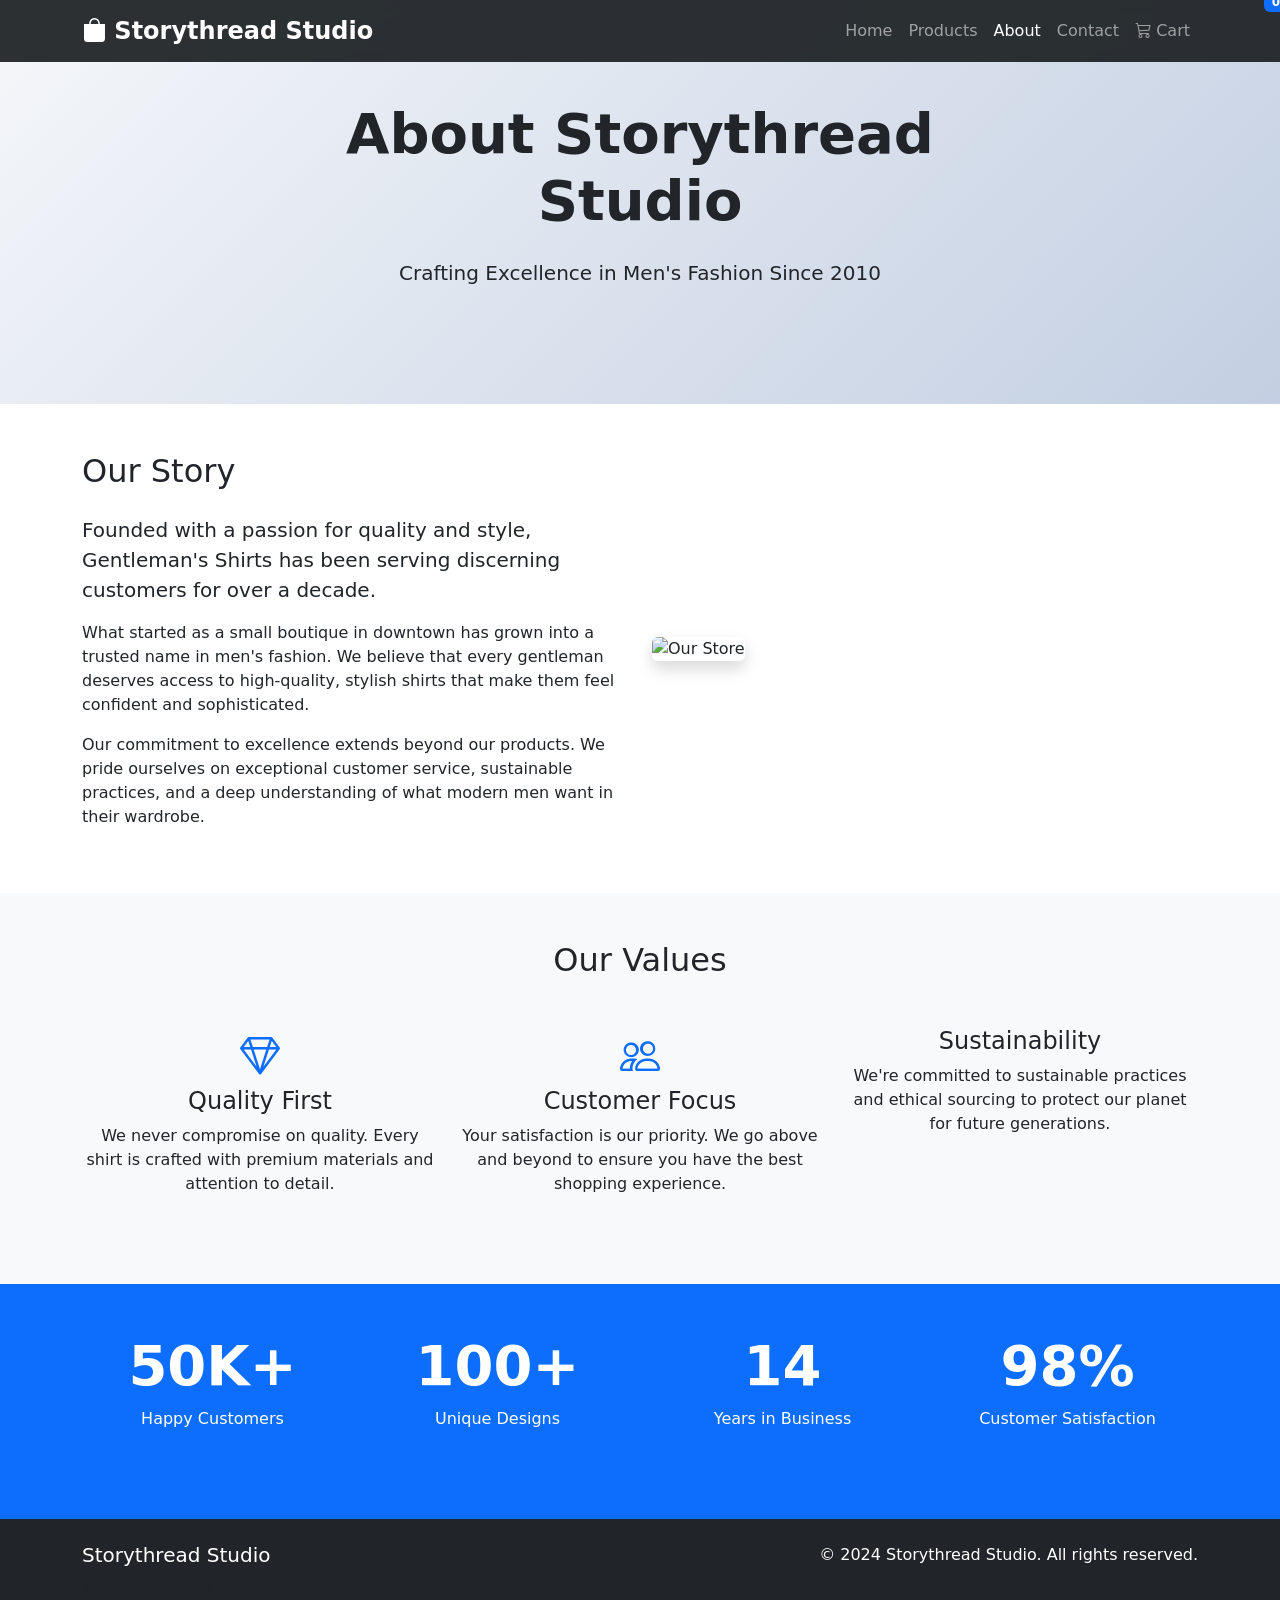
==== about.html @ af2073b0 "storythreadstudio" ====
<!DOCTYPE html>
<html lang="en">
<head>
    <meta charset="UTF-8">
    <meta name="viewport" content="width=device-width, initial-scale=1.0">
    <title>About Us - Storythread Studio</title>
    
    <!-- Bootstrap CSS -->
    <link href="https://cdn.jsdelivr.net/npm/bootstrap@5.3.0/dist/css/bootstrap.min.css" rel="stylesheet">
    <!-- Bootstrap Icons -->
    <link rel="stylesheet" href="https://cdn.jsdelivr.net/npm/bootstrap-icons@1.11.0/font/bootstrap-icons.css">
    <!-- Custom CSS -->
    <link rel="stylesheet" href="css/style.css">
</head>
<body>
    <!-- Navigation -->
    <nav class="navbar navbar-expand-lg navbar-dark bg-dark fixed-top">
        <div class="container">
            <a class="navbar-brand" href="index.html">
                <i class="bi bi-bag-fill"></i> Storythread Studio
            </a>
            <button class="navbar-toggler" type="button" data-bs-toggle="collapse" data-bs-target="#navbarNav">
                <span class="navbar-toggler-icon"></span>
            </button>
            <div class="collapse navbar-collapse" id="navbarNav">
                <ul class="navbar-nav ms-auto">
                    <li class="nav-item">
                        <a class="nav-link" href="index.html">Home</a>
                    </li>
                    <li class="nav-item">
                        <a class="nav-link" href="products.html">Products</a>
                    </li>
                    <li class="nav-item">
                        <a class="nav-link active" href="about.html">About</a>
                    </li>
                    <li class="nav-item">
                        <a class="nav-link" href="contact.html">Contact</a>
                    </li>
                    <li class="nav-item">
                        <a class="nav-link" href="cart.html">
                            <i class="bi bi-cart3"></i> Cart
                            <span class="badge bg-primary cart-count">0</span>
                        </a>
                    </li>
                </ul>
            </div>
        </div>
    </nav>

    <!-- About Hero Section -->
    <section class="about-hero">
        <div class="container">
            <div class="row">
                <div class="col-lg-8 mx-auto text-center">
                    <h1 class="display-4 fw-bold mb-4">About Storythread Studio</h1>
                    <p class="lead">Crafting Excellence in Men's Fashion Since 2010</p>
                </div>
            </div>
        </div>
    </section>

    <!-- Our Story -->
    <section class="py-5">
        <div class="container">
            <div class="row align-items-center">
                <div class="col-lg-6">
                    <h2 class="mb-4">Our Story</h2>
                    <p class="lead">Founded with a passion for quality and style, Gentleman's Shirts has been serving discerning customers for over a decade.</p>
                    <p>What started as a small boutique in downtown has grown into a trusted name in men's fashion. We believe that every gentleman deserves access to high-quality, stylish shirts that make them feel confident and sophisticated.</p>
                    <p>Our commitment to excellence extends beyond our products. We pride ourselves on exceptional customer service, sustainable practices, and a deep understanding of what modern men want in their wardrobe.</p>
                </div>
                <div class="col-lg-6">
                    <img src="https://images.unsplash.com/photo-1441986300917-64674bd600d8?ixlib=rb-4.0.3&ixid=M3wxMjA3fDB8MHxwaG90by1wYWdlfHx8fGVufDB8fHx8fA%3D%3D&auto=format&fit=crop&w=1000&q=80" alt="Our Store" class="img-fluid rounded shadow">
                </div>
            </div>
        </div>
    </section>

    <!-- Our Values -->
    <section class="py-5 bg-light">
        <div class="container">
            <h2 class="text-center mb-5">Our Values</h2>
            <div class="row">
                <div class="col-md-4 mb-4">
                    <div class="text-center">
                        <i class="bi bi-gem fs-1 text-primary mb-3"></i>
                        <h4>Quality First</h4>
                        <p>We never compromise on quality. Every shirt is crafted with premium materials and attention to detail.</p>
                    </div>
                </div>
                <div class="col-md-4 mb-4">
                    <div class="text-center">
                        <i class="bi bi-people fs-1 text-primary mb-3"></i>
                        <h4>Customer Focus</h4>
                        <p>Your satisfaction is our priority. We go above and beyond to ensure you have the best shopping experience.</p>
                    </div>
                </div>
                <div class="col-md-4 mb-4">
                    <div class="text-center">
                        <i class="bi bi-leaf fs-1 text-primary mb-3"></i>
                        <h4>Sustainability</h4>
                        <p>We're committed to sustainable practices and ethical sourcing to protect our planet for future generations.</p>
                    </div>
                </div>
            </div>
        </div>
    </section>

    <!-- Statistics -->
    <section class="py-5 bg-primary text-white">
        <div class="container">
            <div class="row text-center">
                <div class="col-md-3 mb-4">
                    <h2 class="display-4 fw-bold">50K+</h2>
                    <p>Happy Customers</p>
                </div>
                <div class="col-md-3 mb-4">
                    <h2 class="display-4 fw-bold">100+</h2>
                    <p>Unique Designs</p>
                </div>
                <div class="col-md-3 mb-4">
                    <h2 class="display-4 fw-bold">14</h2>
                    <p>Years in Business</p>
                </div>
                <div class="col-md-3 mb-4">
                    <h2 class="display-4 fw-bold">98%</h2>
                    <p>Customer Satisfaction</p>
                </div>
            </div>
        </div>
    </section>

    <!-- Footer -->
    <footer class="bg-dark text-white py-4">
        <div class="container">
            <div class="row">
                <div class="col-md-6">
                    <h5>Storythread Studio</h5>
                    <p class="text-muted">Your destination for premium men's fashion</p>
                </div>
                <div class="col-md-6 text-md-end">
                    <p>&copy; 2024 Storythread Studio. All rights reserved.</p>
                </div>
            </div>
        </div>
    </footer>

    <!-- Bootstrap JS -->
    <script src="https://cdn.jsdelivr.net/npm/bootstrap@5.3.0/dist/js/bootstrap.bundle.min.js"></script>
    <!-- Custom JS -->
    <script src="js/main.js"></script>
</body>
</html>
---- css/style.css ----
/* Custom Styles for Gentleman's Shirts E-commerce */

/* Modern Hero Section */
.hero-section-modern {
    height: 100vh;
    background: linear-gradient(135deg, #667eea 0%, #764ba2 100%);
    position: relative;
    display: flex;
    align-items: center;
    justify-content: center;
    overflow: hidden;
}

.hero-section-modern::before {
    content: '';
    position: absolute;
    top: 0;
    left: 0;
    right: 0;
    bottom: 0;
    background: url('https://images.unsplash.com/photo-1441986300917-64674bd600d8?ixlib=rb-4.0.3&ixid=M3wxMjA3fDB8MHxwaG90by1wYWdlfHx8fGVufDB8fHx8fA%3D%3D&auto=format&fit=crop&w=1000&q=80') center/cover;
    opacity: 0.2;
    z-index: 1;
}

.hero-overlay {
    position: absolute;
    top: 0;
    left: 0;
    right: 0;
    bottom: 0;
    background: rgba(0, 0, 0, 0.4);
    z-index: 2;
}

.hero-section-modern .container {
    position: relative;
    z-index: 3;
}

.hero-content {
    max-width: 800px;
    margin: 0 auto;
}

.scroll-indicator {
    position: absolute;
    bottom: 30px;
    left: 50%;
    transform: translateX(-50%);
    z-index: 4;
    animation: bounce 2s infinite;
}

@keyframes bounce {
    0%, 20%, 50%, 80%, 100% {
        transform: translateX(-50%) translateY(0);
    }
    40% {
        transform: translateX(-50%) translateY(-10px);
    }
    60% {
        transform: translateX(-50%) translateY(-5px);
    }
}

/* Animations */
.animate-fade-in {
    animation: fadeIn 1s ease-out;
}

.animate-slide-up {
    animation: slideUp 0.8s ease-out 0.3s both;
}

.animate-slide-up-delay {
    animation: slideUp 0.8s ease-out 0.6s both;
}

@keyframes slideUp {
    from {
        opacity: 0;
        transform: translateY(30px);
    }
    to {
        opacity: 1;
        transform: translateY(0);
    }
}

/* Category Cards */
.category-card {
    position: relative;
    overflow: hidden;
    border-radius: 15px;
    height: 300px;
    cursor: pointer;
    transition: transform 0.3s ease;
}

.category-card:hover {
    transform: translateY(-10px);
}

.category-image {
    width: 100%;
    height: 100%;
    overflow: hidden;
}

.category-image img {
    width: 100%;
    height: 100%;
    object-fit: cover;
    transition: transform 0.5s ease;
}

.category-card:hover .category-image img {
    transform: scale(1.1);
}

.category-overlay {
    position: absolute;
    top: 0;
    left: 0;
    right: 0;
    bottom: 0;
    background: linear-gradient(to top, rgba(0,0,0,0.8) 0%, rgba(0,0,0,0.4) 50%, transparent 100%);
    display: flex;
    flex-direction: column;
    justify-content: flex-end;
    align-items: center;
    text-align: center;
    padding: 30px;
    color: white;
    transition: background 0.3s ease;
}

.category-overlay h3 {
    font-size: 2rem;
    font-weight: bold;
    margin-bottom: 10px;
}

.category-overlay p {
    margin-bottom: 20px;
    opacity: 0.9;
}

/* Features Grid */
.features-grid {
    border-radius: 15px;
    overflow: hidden;
    box-shadow: 0 10px 30px rgba(0, 0, 0, 0.1);
}

.feature-item {
    padding: 40px 20px;
    transition: all 0.3s ease;
}

.feature-item:hover {
    transform: translateY(-5px);
    box-shadow: 0 10px 20px rgba(0, 0, 0, 0.1);
}

.feature-content h4 {
    font-size: 1.2rem;
    font-weight: 600;
    margin-bottom: 10px;
}

/* Product Cards - Updated */
.product-card {
    transition: all 0.3s ease;
    height: 100%;
    border: none;
    border-radius: 15px;
    overflow: hidden;
    box-shadow: 0 5px 20px rgba(0, 0, 0, 0.1);
    background: white;
}

.clickable-product {
    cursor: pointer;
}

.clickable-product:hover {
    transform: translateY(-10px);
    box-shadow: 0 15px 40px rgba(0, 0, 0, 0.15);
}

.product-image {
    height: 280px;
    object-fit: cover;
    transition: transform 0.5s ease;
}

.clickable-product:hover .product-image {
    transform: scale(1.05);
}

.product-title {
    font-size: 1.1rem;
    font-weight: 600;
    margin-bottom: 0.5rem;
    color: #333;
}

.product-price {
    font-size: 1.3rem;
    font-weight: bold;
    color: #007bff;
}

.btn-add-cart {
    background: linear-gradient(135deg, #007bff, #0056b3);
    border: none;
    transition: all 0.3s ease;
    border-radius: 25px;
    padding: 8px 20px;
}

.btn-add-cart:hover {
    background: linear-gradient(135deg, #0056b3, #004085);
    transform: translateY(-2px);
}

/* Privacy Policy Page */
.privacy-content {
    line-height: 1.8;
    font-size: 1.1rem;
}

.privacy-content h3 {
    color: #333;
    font-weight: 600;
    margin-top: 2.5rem;
    margin-bottom: 1rem;
    padding-bottom: 0.5rem;
    border-bottom: 2px solid #007bff;
}

.privacy-content ul {
    margin-left: 20px;
    margin-bottom: 1rem;
}

.privacy-content ul li {
    margin-bottom: 0.5rem;
}

.privacy-content strong {
    color: #007bff;
}

/* Filter Pills */
.filter-btn {
    border-radius: 25px;
    padding: 8px 20px;
    transition: all 0.3s ease;
}

.filter-btn:hover {
    transform: translateY(-2px);
}

.filter-btn.active {
    background-color: #007bff;
    border-color: #007bff;
    color: white;
}

/* Newsletter Section */
.newsletter-section {
    background: linear-gradient(135deg, #007bff, #0056b3);
}

.form-control {
    border-radius: 25px;
    padding: 12px 20px;
}

/* Hero Section */
.hero-section {
    background: linear-gradient(135deg, #667eea 0%, #764ba2 100%);
    position: relative;
    overflow: hidden;
}

.hero-section::before {
    content: '';
    position: absolute;
    top: 0;
    left: 0;
    right: 0;
    bottom: 0;
    background: rgba(0, 0, 0, 0.3);
    z-index: 1;
}

.hero-section .container {
    position: relative;
    z-index: 2;
}

/* Navigation */
.navbar {
    transition: all 0.3s ease;
    backdrop-filter: blur(10px);
    background-color: rgba(33, 37, 41, 0.95) !important;
}

.navbar-brand {
    font-weight: bold;
    font-size: 1.5rem;
}

.nav-link {
    font-weight: 500;
    transition: color 0.3s ease;
}

.nav-link:hover {
    color: #007bff !important;
}

.cart-count {
    position: absolute;
    top: -8px;
    right: -8px;
    font-size: 0.75rem;
}

/* Product Cards */
.product-card {
    transition: transform 0.3s ease, box-shadow 0.3s ease;
    height: 100%;
    border: none;
    box-shadow: 0 2px 10px rgba(0, 0, 0, 0.1);
}

.product-card:hover {
    transform: translateY(-5px);
    box-shadow: 0 5px 20px rgba(0, 0, 0, 0.15);
}

.product-image {
    height: 300px;
    object-fit: cover;
    border-radius: 8px 8px 0 0;
}

.product-title {
    font-size: 1.1rem;
    font-weight: 600;
    margin-bottom: 0.5rem;
}

.product-price {
    font-size: 1.25rem;
    font-weight: bold;
    color: #007bff;
}

.btn-add-cart {
    background: linear-gradient(135deg, #007bff, #0056b3);
    border: none;
    transition: all 0.3s ease;
}

.btn-add-cart:hover {
    background: linear-gradient(135deg, #0056b3, #004085);
    transform: translateY(-2px);
}

/* Product Detail Page */
.product-detail-image {
    border-radius: 10px;
    box-shadow: 0 10px 30px rgba(0, 0, 0, 0.1);
}

.size-selector {
    display: flex;
    gap: 10px;
    margin: 20px 0;
}

.size-btn {
    width: 50px;
    height: 50px;
    border: 2px solid #dee2e6;
    background: white;
    border-radius: 8px;
    cursor: pointer;
    transition: all 0.3s ease;
}

.size-btn:hover {
    border-color: #007bff;
    background: #f8f9fa;
}

.size-btn.selected {
    border-color: #007bff;
    background: #007bff;
    color: white;
}

/* Shopping Cart */
.cart-item {
    border-bottom: 1px solid #dee2e6;
    padding: 20px 0;
}

.cart-item-image {
    width: 100px;
    height: 100px;
    object-fit: cover;
    border-radius: 8px;
}

.quantity-control {
    display: flex;
    align-items: center;
    gap: 10px;
}

.quantity-btn {
    width: 30px;
    height: 30px;
    border: 1px solid #dee2e6;
    background: white;
    border-radius: 4px;
    cursor: pointer;
}

.quantity-btn:hover {
    background: #f8f9fa;
}

/* About Page */
.about-hero {
    background: linear-gradient(135deg, #f5f7fa 0%, #c3cfe2 100%);
    padding: 100px 0;
}

.team-member {
    text-align: center;
    margin-bottom: 30px;
}

.team-member img {
    width: 200px;
    height: 200px;
    border-radius: 50%;
    object-fit: cover;
    margin-bottom: 20px;
    border: 5px solid #007bff;
}

/* Contact Page */
.contact-form {
    background: white;
    padding: 40px;
    border-radius: 10px;
    box-shadow: 0 10px 30px rgba(0, 0, 0, 0.1);
}

.contact-info {
    background: #f8f9fa;
    padding: 30px;
    border-radius: 10px;
}

/* Responsive */
@media (max-width: 768px) {
    .hero-section {
        text-align: center;
    }
    
    .hero-section h1 {
        font-size: 2rem;
    }
    
    .product-image {
        height: 200px;
    }
    
    .cart-item-image {
        width: 80px;
        height: 80px;
    }
}

/* Animations */
@keyframes fadeIn {
    from {
        opacity: 0;
        transform: translateY(20px);
    }
    to {
        opacity: 1;
        transform: translateY(0);
    }
}

.fade-in {
    animation: fadeIn 0.6s ease-out;
}

/* Toast Notifications */
.toast-container {
    position: fixed;
    top: 80px;
    right: 20px;
    z-index: 1050;
}

.custom-toast {
    background: white;
    border-radius: 8px;
    box-shadow: 0 5px 20px rgba(0, 0, 0, 0.15);
    padding: 15px 20px;
    margin-bottom: 10px;
    display: flex;
    align-items: center;
    gap: 10px;
    animation: slideIn 0.3s ease-out;
}

@keyframes slideIn {
    from {
        transform: translateX(100%);
        opacity: 0;
    }
    to {
        transform: translateX(0);
        opacity: 1;
    }
}

.toast-success {
    border-left: 4px solid #28a745;
}

.toast-error {
    border-left: 4px solid #dc3545;
}
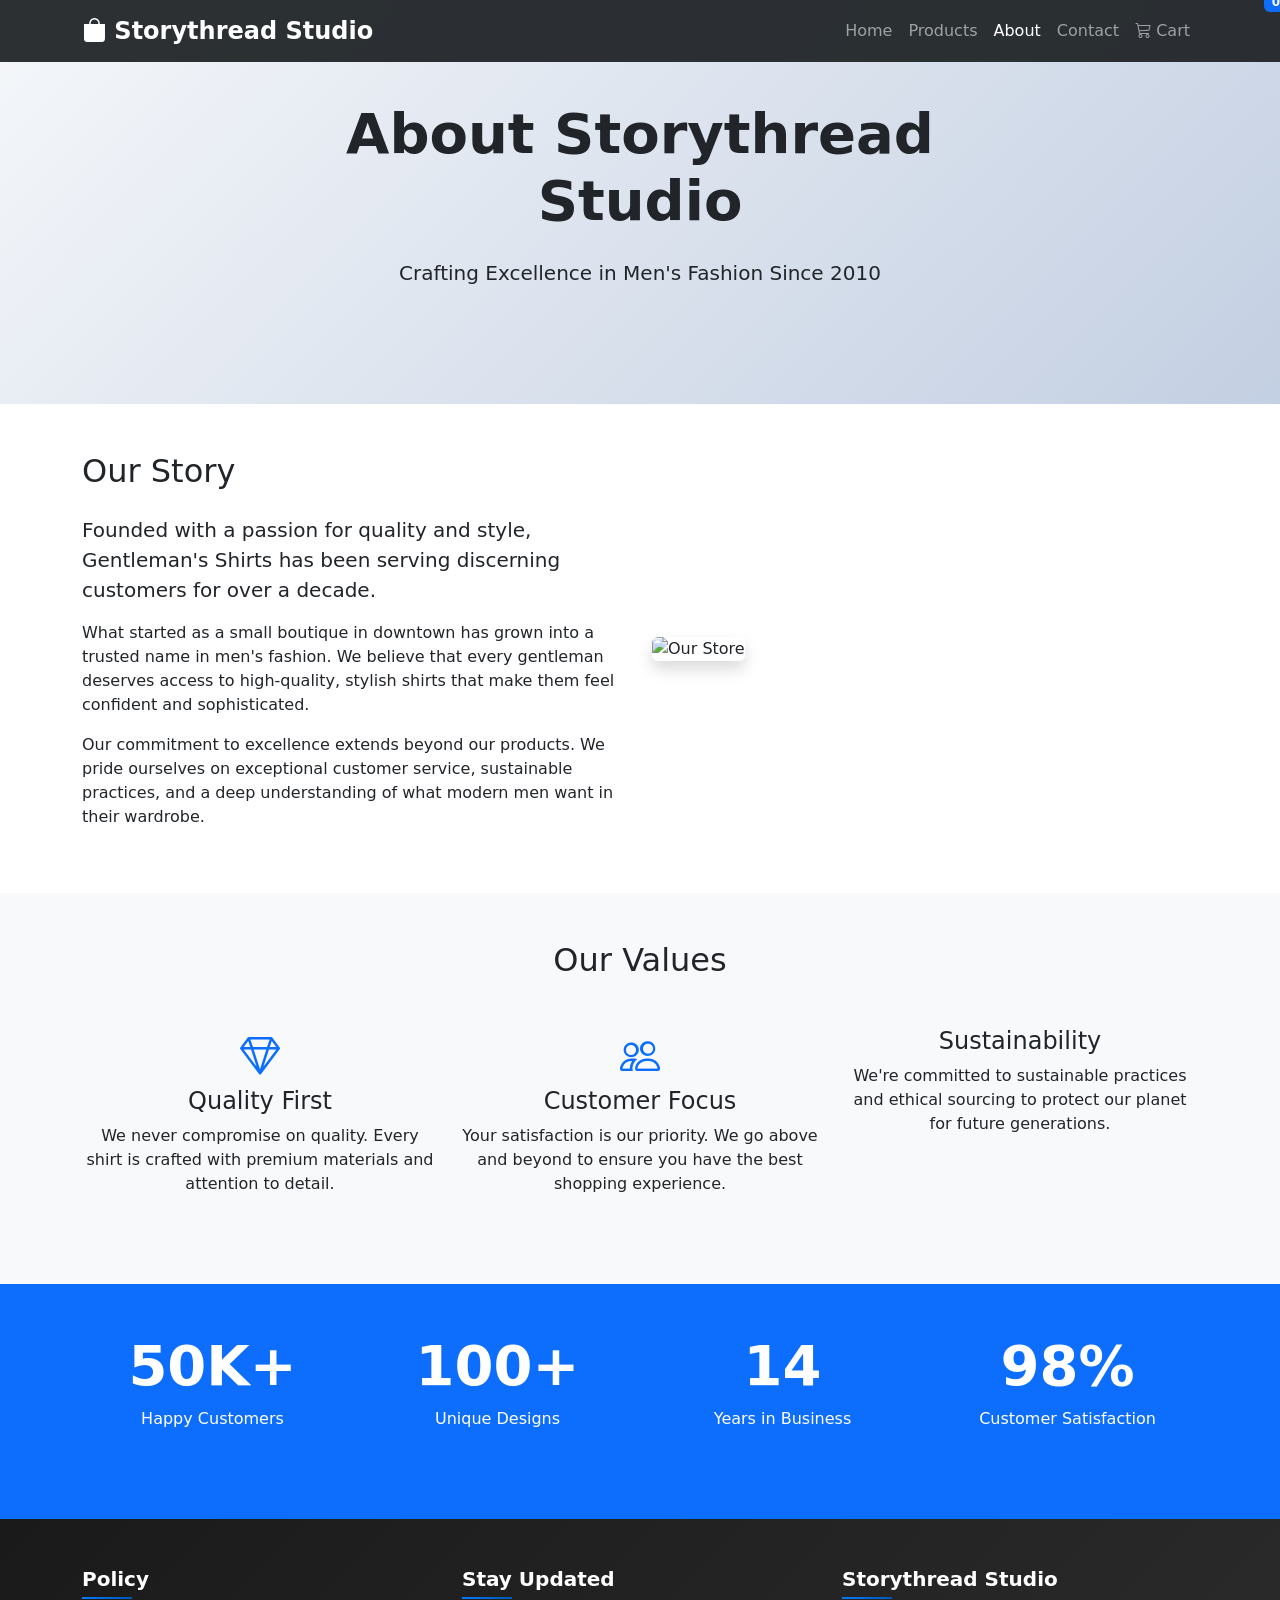
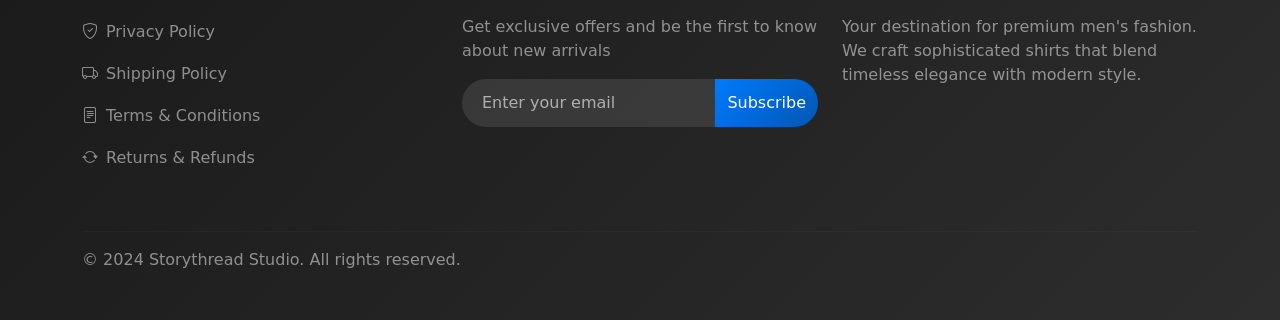
==== commit 2e527700: "Update footer" ====
--- a/about.html
+++ b/about.html
@@ -131,15 +131,60 @@
     </section>
 
     <!-- Footer -->
-    <footer class="bg-dark text-white py-4">
+    <footer class="bg-dark text-white py-5">
         <div class="container">
             <div class="row">
+                <!-- Policy Section -->
+                <div class="col-lg-4 col-md-6 mb-4">
+                    <h5 class="mb-3">Policy</h5>
+                    <ul class="list-unstyled">
+                        <li class="mb-2">
+                            <a href="privacy-policy.html" class="text-white-50 text-decoration-none">
+                                <i class="bi bi-shield-check me-2"></i>Privacy Policy
+                            </a>
+                        </li>
+                        <li class="mb-2">
+                            <a href="shipping-policy.html" class="text-white-50 text-decoration-none">
+                                <i class="bi bi-truck me-2"></i>Shipping Policy
+                            </a>
+                        </li>
+                        <li class="mb-2">
+                            <a href="terms-conditions.html" class="text-white-50 text-decoration-none">
+                                <i class="bi bi-file-text me-2"></i>Terms & Conditions
+                            </a>
+                        </li>
+                        <li class="mb-2">
+                            <a href="returns-refunds.html" class="text-white-50 text-decoration-none">
+                                <i class="bi bi-arrow-repeat me-2"></i>Returns & Refunds
+                            </a>
+                        </li>
+                    </ul>
+                </div>
+                
+                <!-- Stay Updated Section -->
+                <div class="col-lg-4 col-md-6 mb-4">
+                    <h5 class="mb-3">Stay Updated</h5>
+                    <p class="text-white-50 mb-3">Get exclusive offers and be the first to know about new arrivals</p>
+                    <form class="newsletter-form">
+                        <div class="input-group mb-3">
+                            <input type="email" class="form-control" placeholder="Enter your email" required>
+                            <button class="btn btn-primary" type="submit">Subscribe</button>
+                        </div>
+                    </form>
+                </div>
+                
+                <!-- Storythread Studio Section -->
+                <div class="col-lg-4 col-md-12 mb-4">
+                    <h5 class="mb-3">Storythread Studio</h5>
+                    <p class="text-white-50 mb-3">Your destination for premium men's fashion. We craft sophisticated shirts that blend timeless elegance with modern style.</p>
+                </div>
+            </div>
+            
+            <!-- Bottom Footer -->
+            <hr class="border-secondary">
+            <div class="row">
                 <div class="col-md-6">
-                    <h5>Storythread Studio</h5>
-                    <p class="text-muted">Your destination for premium men's fashion</p>
-                </div>
-                <div class="col-md-6 text-md-end">
-                    <p>&copy; 2024 Storythread Studio. All rights reserved.</p>
+                    <p class="text-white-50 mb-0">&copy; 2024 Storythread Studio. All rights reserved.</p>
                 </div>
             </div>
         </div>
--- a/css/style.css
+++ b/css/style.css
@@ -170,6 +170,48 @@
     margin-bottom: 10px;
 }
 
+/* Product Price Styling */
+.product-price {
+    font-size: 1.3rem;
+    font-weight: bold;
+    color: #007bff;
+}
+
+.original-price {
+    font-size: 1rem;
+    color: #6c757d;
+    text-decoration: line-through;
+}
+
+/* Sale Badge for Product Cards */
+.product-card {
+    position: relative;
+    overflow: hidden;
+}
+
+.sale-badge {
+    position: absolute;
+    top: 10px;
+    right: 10px;
+    background: linear-gradient(135deg, #dc3545, #c82333);
+    color: white;
+    padding: 5px 10px;
+    border-radius: 20px;
+    font-size: 0.8rem;
+    font-weight: bold;
+    z-index: 10;
+    animation: pulse 2s infinite;
+}
+
+@keyframes pulse {
+    0%, 100% {
+        transform: scale(1);
+    }
+    50% {
+        transform: scale(1.05);
+    }
+}
+
 /* Product Cards - Updated */
 .product-card {
     transition: all 0.3s ease;
@@ -375,9 +417,78 @@
 }
 
 /* Product Detail Page */
-.product-detail-image {
+.product-image-container {
+    position: relative;
+}
+
+.product-detail-main-image {
     border-radius: 10px;
     box-shadow: 0 10px 30px rgba(0, 0, 0, 0.1);
+    width: 100%;
+    height: 500px;
+    object-fit: cover;
+    transition: transform 0.3s ease;
+}
+
+.product-detail-main-image:hover {
+    transform: scale(1.02);
+}
+
+#image-gallery {
+    margin-top: 15px;
+}
+
+#image-gallery .col-3 {
+    padding: 0 5px;
+}
+
+#image-gallery img {
+    width: 100%;
+    height: 120px;
+    object-fit: cover;
+    border-radius: 8px;
+    cursor: pointer;
+    transition: all 0.3s ease;
+    border: 2px solid transparent;
+}
+
+#image-gallery img:hover {
+    transform: translateY(-3px);
+    box-shadow: 0 5px 15px rgba(0, 0, 0, 0.2);
+}
+
+#image-gallery img.border-primary {
+    border-color: #007bff !important;
+    transform: scale(1.05);
+}
+
+#image-gallery img.border-secondary {
+    border-color: #dee2e6 !important;
+}
+
+/* Responsive adjustments */
+@media (max-width: 768px) {
+    .product-detail-main-image {
+        height: 350px;
+    }
+    
+    #image-gallery img {
+        height: 80px;
+    }
+    
+    #image-gallery .col-3 {
+        padding: 0 3px;
+    }
+}
+
+@media (max-width: 576px) {
+    .product-detail-main-image {
+        height: 280px;
+    }
+    
+    #image-gallery img {
+        height: 70px;
+    }
 }
 
 .size-selector {
@@ -507,6 +618,124 @@
 
 .fade-in {
     animation: fadeIn 0.6s ease-out;
+}
+
+/* Footer Styles */
+footer {
+    background: linear-gradient(135deg, #1a1a1a 0%, #2d2d2d 100%) !important;
+}
+
+footer h5 {
+    color: #ffffff;
+    font-weight: 600;
+    margin-bottom: 1.5rem;
+    position: relative;
+    padding-bottom: 0.5rem;
+}
+
+footer h5::after {
+    content: '';
+    position: absolute;
+    bottom: 0;
+    left: 0;
+    width: 50px;
+    height: 2px;
+    background: linear-gradient(135deg, #007bff, #0056b3);
+}
+
+footer .list-unstyled li a {
+    transition: all 0.3s ease;
+    padding: 5px 0;
+    display: block;
+}
+
+footer .list-unstyled li a:hover {
+    color: #007bff !important;
+    transform: translateX(5px);
+}
+
+footer .newsletter-form .form-control {
+    border-radius: 25px 0 0 25px;
+    border: none;
+    background: rgba(255, 255, 255, 0.1);
+    color: white;
+}
+
+footer .newsletter-form .form-control::placeholder {
+    color: rgba(255, 255, 255, 0.6);
+}
+
+footer .newsletter-form .form-control:focus {
+    background: rgba(255, 255, 255, 0.15);
+    border-color: #007bff;
+    box-shadow: 0 0 0 0.2rem rgba(0, 123, 255, 0.25);
+}
+
+footer .btn-primary {
+    border-radius: 0 25px 25px 0;
+    background: linear-gradient(135deg, #007bff, #0056b3);
+    border: none;
+    transition: all 0.3s ease;
+}
+
+footer .btn-primary:hover {
+    background: linear-gradient(135deg, #0056b3, #004085);
+    transform: translateY(-2px);
+}
+
+footer .social-links a {
+    transition: all 0.3s ease;
+    display: inline-block;
+}
+
+footer .social-links a:hover {
+    color: #007bff !important;
+    transform: translateY(-3px);
+}
+
+footer .contact-info p {
+    transition: all 0.3s ease;
+}
+
+footer .contact-info p:hover {
+    color: #ffffff !important;
+    transform: translateX(5px);
+}
+
+footer .border-secondary {
+    border-color: rgba(255, 255, 255, 0.1) !important;
+}
+
+footer .text-white-50 {
+    transition: color 0.3s ease;
+}
+
+footer .text-white-50:hover {
+    color: #ffffff !important;
+}
+
+/* Responsive Footer */
+@media (max-width: 768px) {
+    footer {
+        text-align: center;
+    }
+    
+    footer h5::after {
+        left: 50%;
+        transform: translateX(-50%);
+    }
+    
+    footer .social-links {
+        text-align: center;
+    }
+    
+    footer .contact-info p {
+        text-align: center;
+    }
+    
+    footer .col-md-6.text-md-end {
+        text-align: center !important;
+    }
 }
 
 /* Toast Notifications */
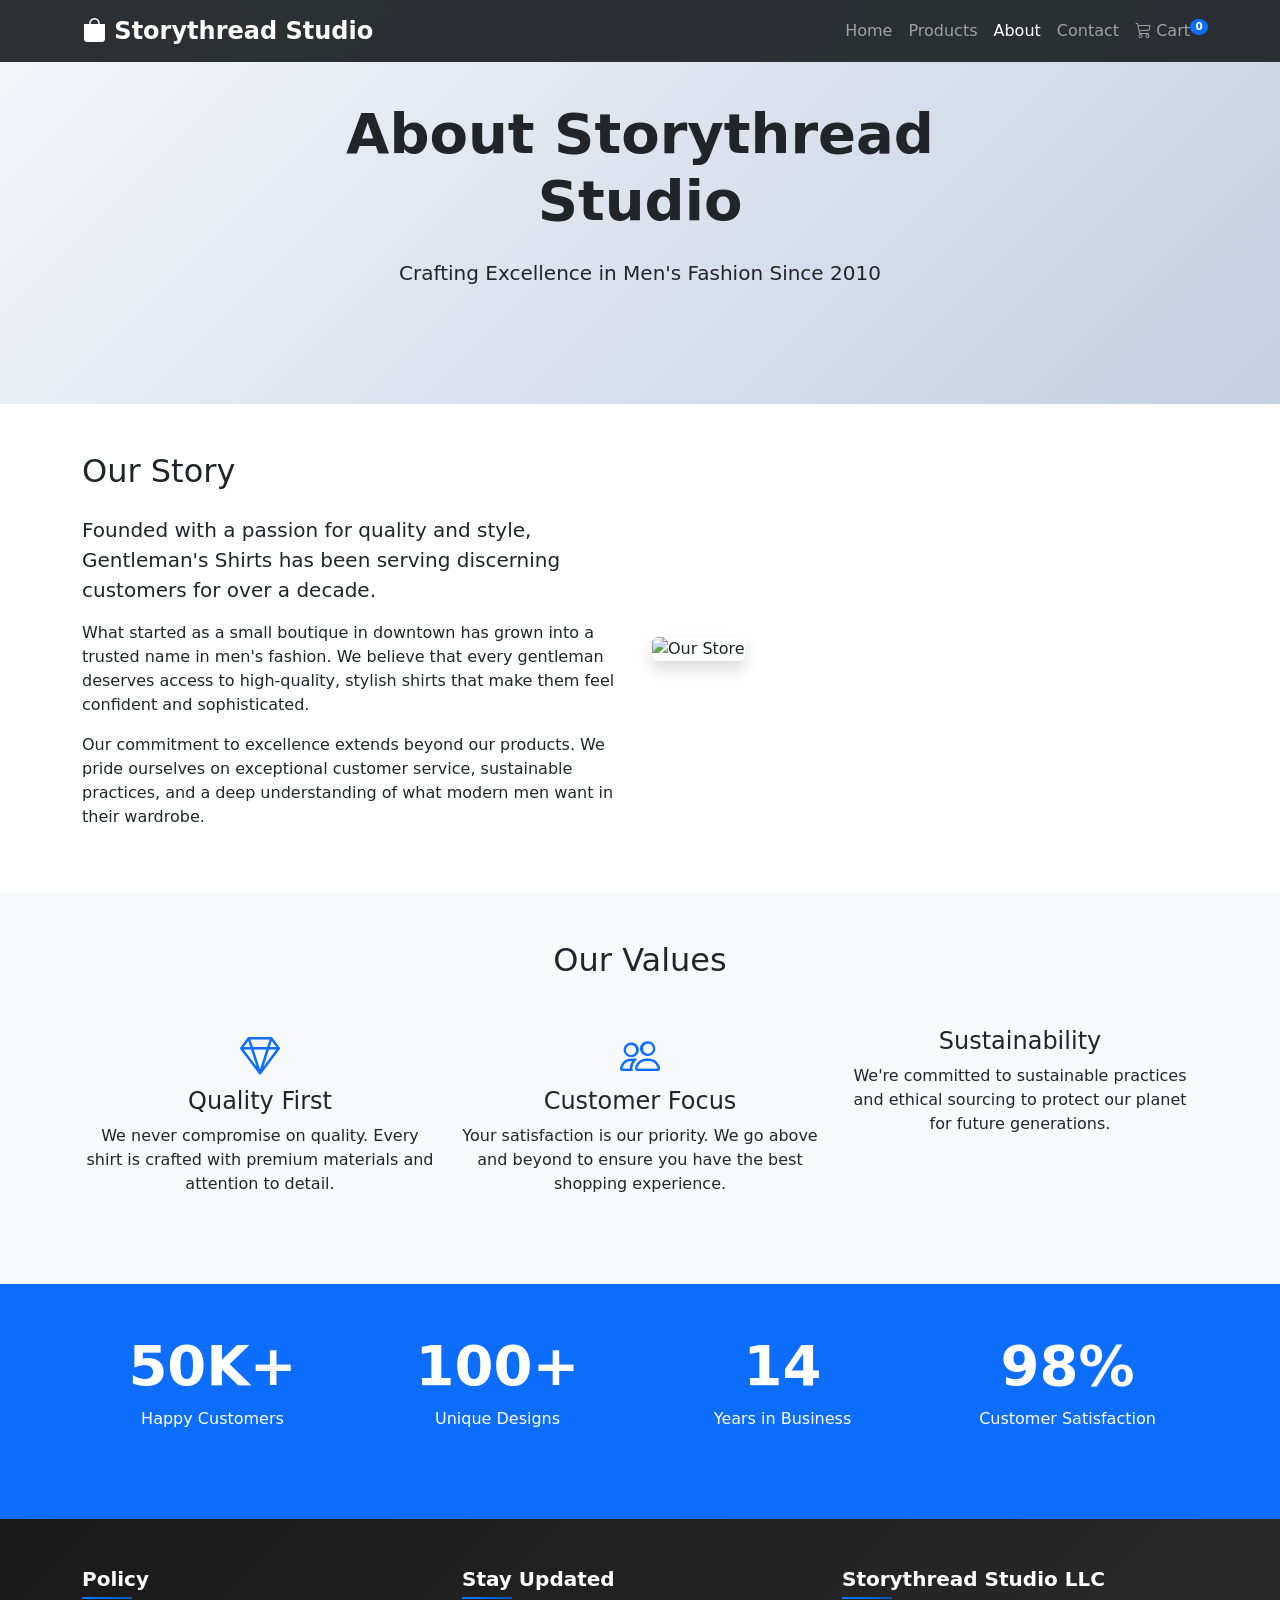
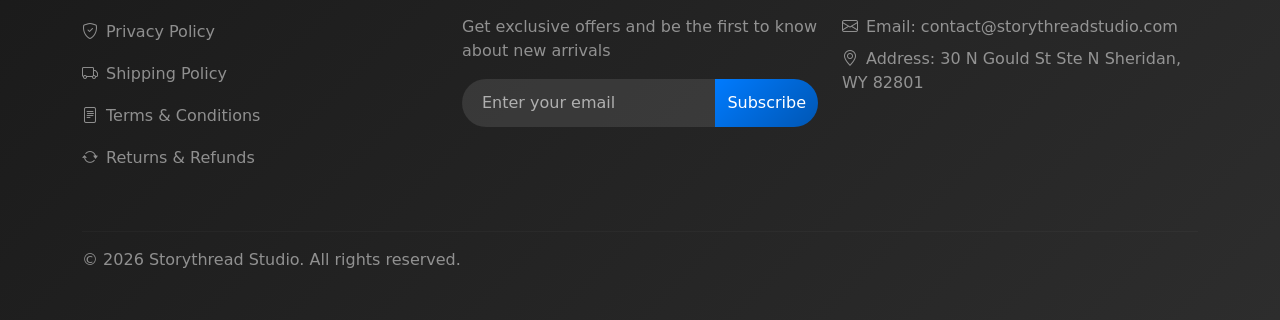
==== commit 423009c8: "first commit" ====
--- a/about.html
+++ b/about.html
@@ -175,8 +175,13 @@
                 
                 <!-- Storythread Studio Section -->
                 <div class="col-lg-4 col-md-12 mb-4">
-                    <h5 class="mb-3">Storythread Studio</h5>
-                    <p class="text-white-50 mb-3">Your destination for premium men's fashion. We craft sophisticated shirts that blend timeless elegance with modern style.</p>
+                    <h5 class="mb-3">Storythread Studio LLC</h5>
+                    <p class="text-white-50 mb-2">
+                        <i class="bi bi-envelope me-2"></i>Email: contact@storythreadstudio.com
+                    </p>
+                    <p class="text-white-50 mb-0">
+                        <i class="bi bi-geo-alt me-2"></i>Address: 30 N Gould St Ste N Sheridan, WY 82801
+                    </p>
                 </div>
             </div>
             
@@ -184,7 +189,7 @@
             <hr class="border-secondary">
             <div class="row">
                 <div class="col-md-6">
-                    <p class="text-white-50 mb-0">&copy; 2024 Storythread Studio. All rights reserved.</p>
+                    <p class="text-white-50 mb-0">&copy; 2026 Storythread Studio. All rights reserved.</p>
                 </div>
             </div>
         </div>
--- a/css/style.css
+++ b/css/style.css
@@ -369,9 +369,15 @@
 
 .cart-count {
     position: absolute;
-    top: -8px;
-    right: -8px;
-    font-size: 0.75rem;
+    font-size: 0.65rem;
+    background: #dc3545;
+    color: white;
+    border-radius: 50%;
+    padding: 1px 4px;
+    min-width: 18px;
+    text-align: center;
+    line-height: 1.3;
+    font-weight: 600;
 }
 
 /* Product Cards */
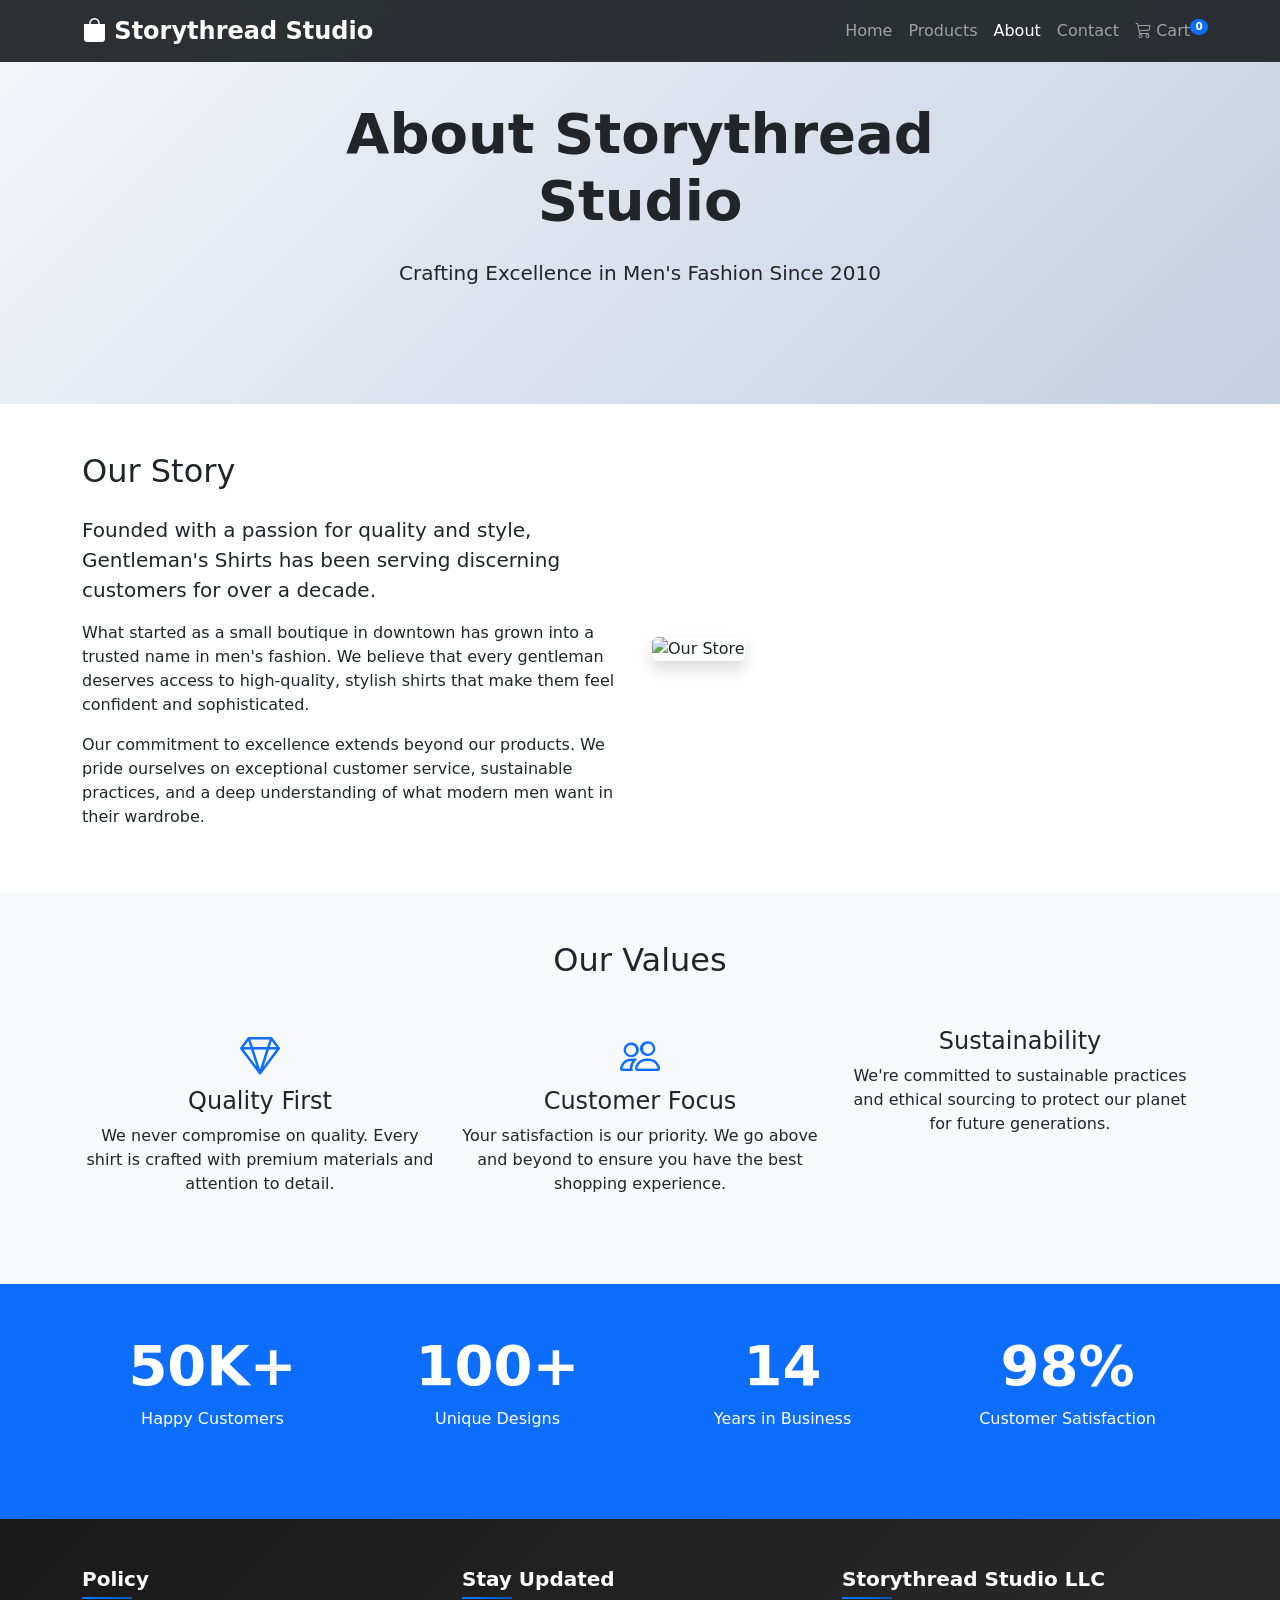
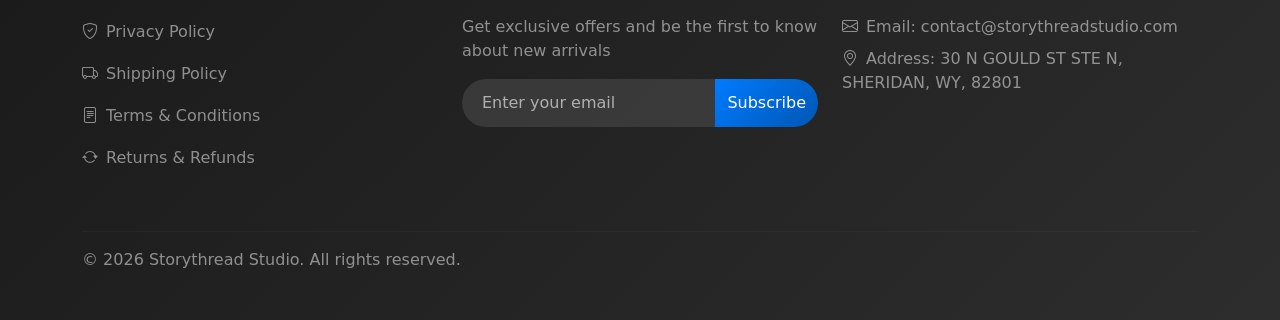
==== commit d1168684: "first commit" ====
--- a/about.html
+++ b/about.html
@@ -180,7 +180,7 @@
                         <i class="bi bi-envelope me-2"></i>Email: contact@storythreadstudio.com
                     </p>
                     <p class="text-white-50 mb-0">
-                        <i class="bi bi-geo-alt me-2"></i>Address: 30 N Gould St Ste N Sheridan, WY 82801
+                        <i class="bi bi-geo-alt me-2"></i>Address: 30 N GOULD ST STE N, SHERIDAN, WY, 82801
                     </p>
                 </div>
             </div>
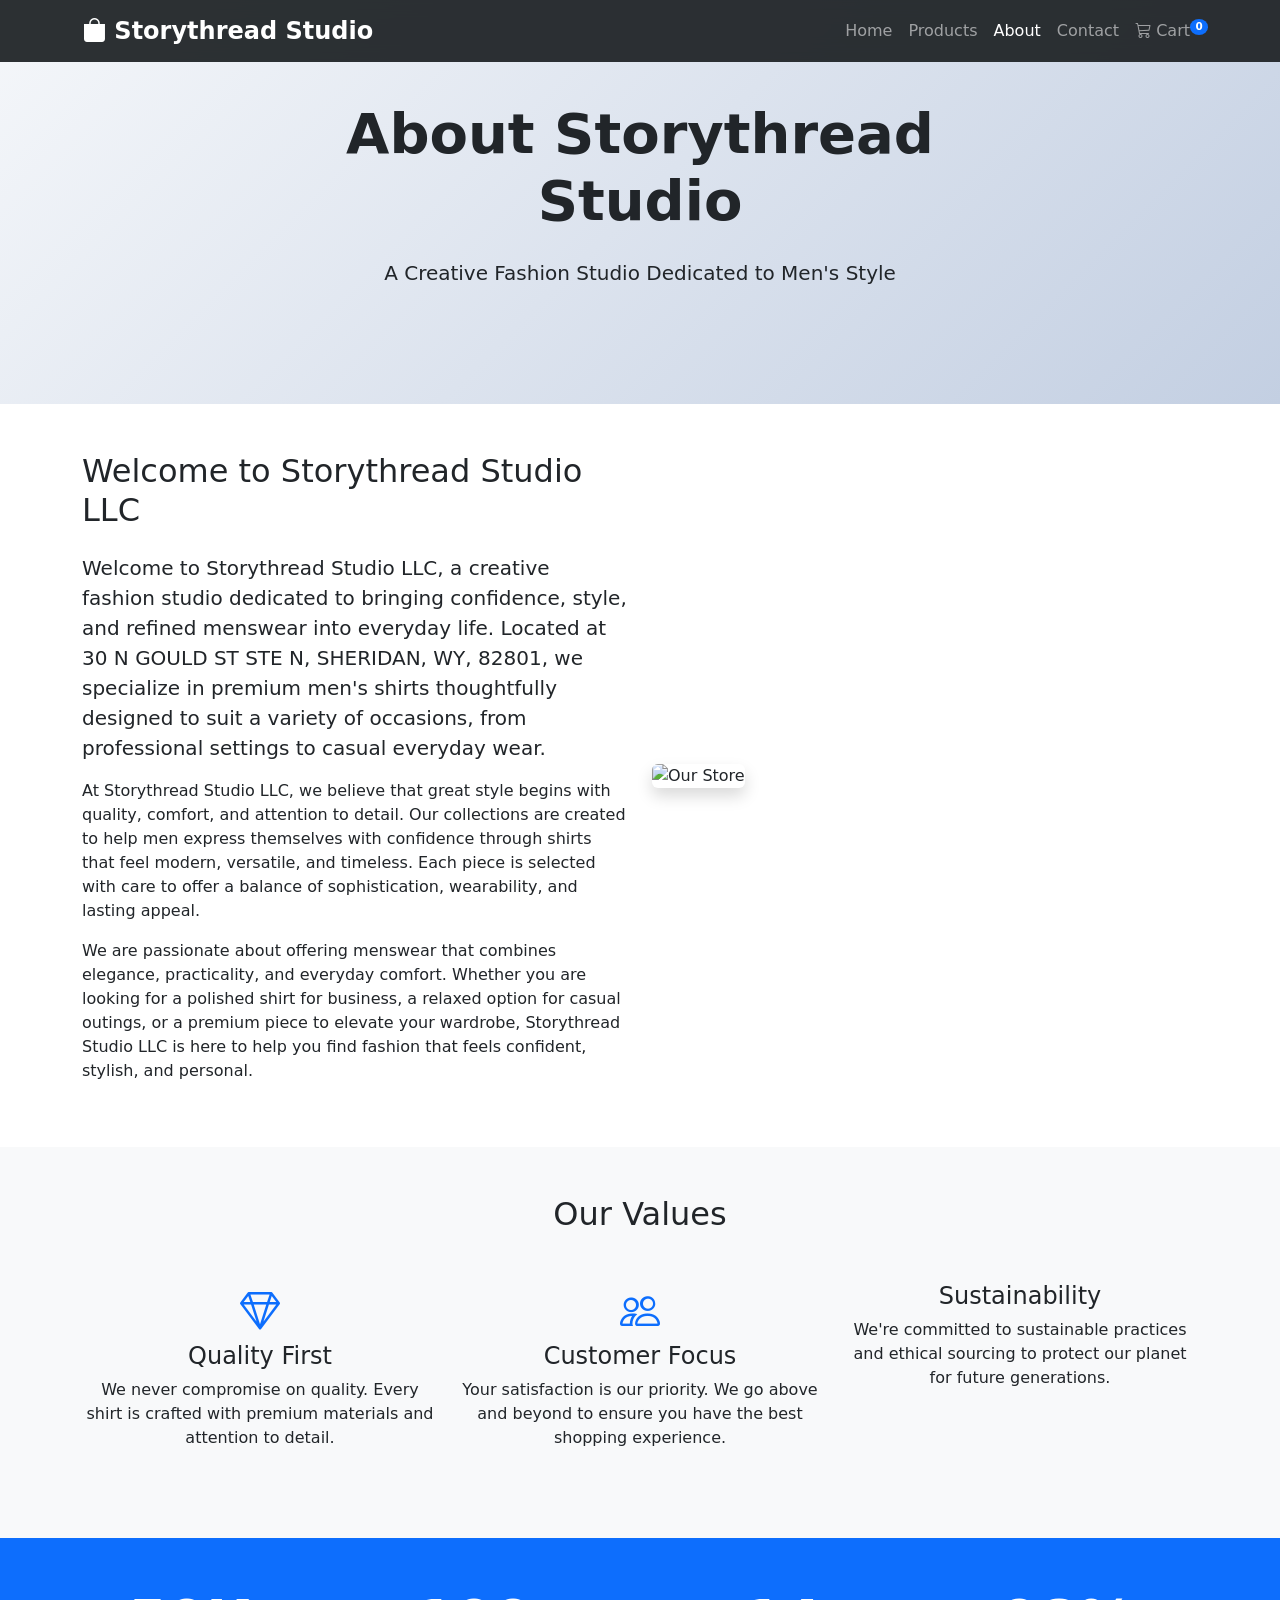
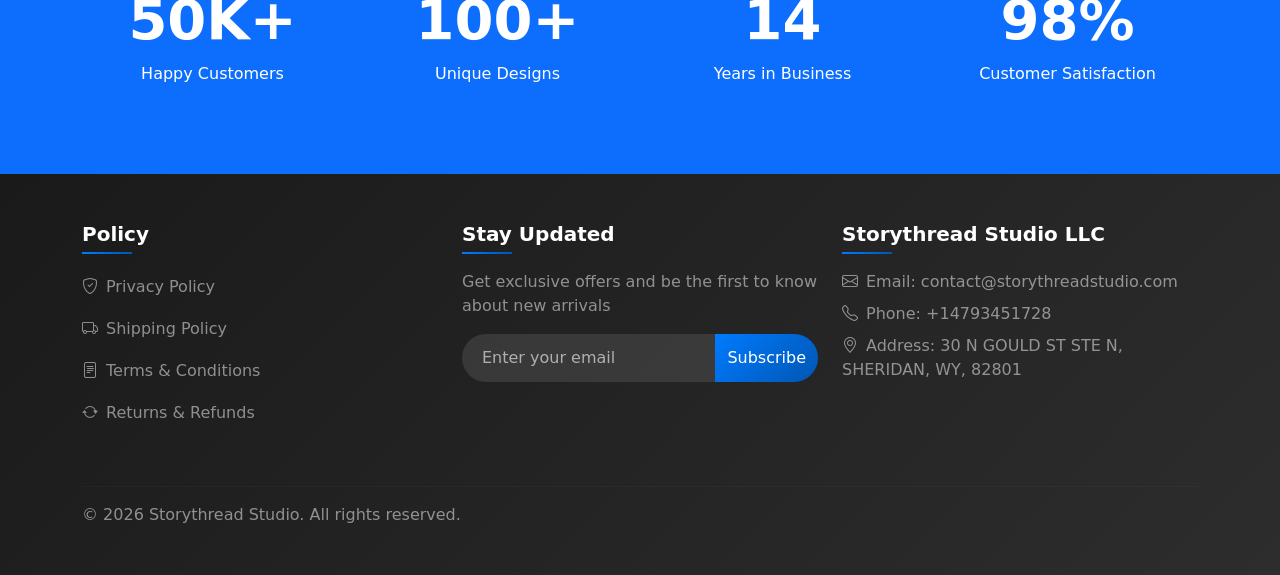
==== commit 9094a7db: "Commit" ====
--- a/about.html
+++ b/about.html
@@ -53,7 +53,7 @@
             <div class="row">
                 <div class="col-lg-8 mx-auto text-center">
                     <h1 class="display-4 fw-bold mb-4">About Storythread Studio</h1>
-                    <p class="lead">Crafting Excellence in Men's Fashion Since 2010</p>
+                    <p class="lead">A Creative Fashion Studio Dedicated to Men's Style</p>
                 </div>
             </div>
         </div>
@@ -64,10 +64,10 @@
         <div class="container">
             <div class="row align-items-center">
                 <div class="col-lg-6">
-                    <h2 class="mb-4">Our Story</h2>
-                    <p class="lead">Founded with a passion for quality and style, Gentleman's Shirts has been serving discerning customers for over a decade.</p>
-                    <p>What started as a small boutique in downtown has grown into a trusted name in men's fashion. We believe that every gentleman deserves access to high-quality, stylish shirts that make them feel confident and sophisticated.</p>
-                    <p>Our commitment to excellence extends beyond our products. We pride ourselves on exceptional customer service, sustainable practices, and a deep understanding of what modern men want in their wardrobe.</p>
+                    <h2 class="mb-4">Welcome to Storythread Studio LLC</h2>
+                    <p class="lead">Welcome to Storythread Studio LLC, a creative fashion studio dedicated to bringing confidence, style, and refined menswear into everyday life. Located at 30 N GOULD ST STE N, SHERIDAN, WY, 82801, we specialize in premium men's shirts thoughtfully designed to suit a variety of occasions, from professional settings to casual everyday wear.</p>
+                    <p>At Storythread Studio LLC, we believe that great style begins with quality, comfort, and attention to detail. Our collections are created to help men express themselves with confidence through shirts that feel modern, versatile, and timeless. Each piece is selected with care to offer a balance of sophistication, wearability, and lasting appeal.</p>
+                    <p>We are passionate about offering menswear that combines elegance, practicality, and everyday comfort. Whether you are looking for a polished shirt for business, a relaxed option for casual outings, or a premium piece to elevate your wardrobe, Storythread Studio LLC is here to help you find fashion that feels confident, stylish, and personal.</p>
                 </div>
                 <div class="col-lg-6">
                     <img src="https://images.unsplash.com/photo-1441986300917-64674bd600d8?ixlib=rb-4.0.3&ixid=M3wxMjA3fDB8MHxwaG90by1wYWdlfHx8fGVufDB8fHx8fA%3D%3D&auto=format&fit=crop&w=1000&q=80" alt="Our Store" class="img-fluid rounded shadow">
@@ -179,6 +179,9 @@
                     <p class="text-white-50 mb-2">
                         <i class="bi bi-envelope me-2"></i>Email: contact@storythreadstudio.com
                     </p>
+                    <p class="text-white-50 mb-2">
+                        <i class="bi bi-telephone me-2"></i>Phone: +14793451728
+                    </p>
                     <p class="text-white-50 mb-0">
                         <i class="bi bi-geo-alt me-2"></i>Address: 30 N GOULD ST STE N, SHERIDAN, WY, 82801
                     </p>
